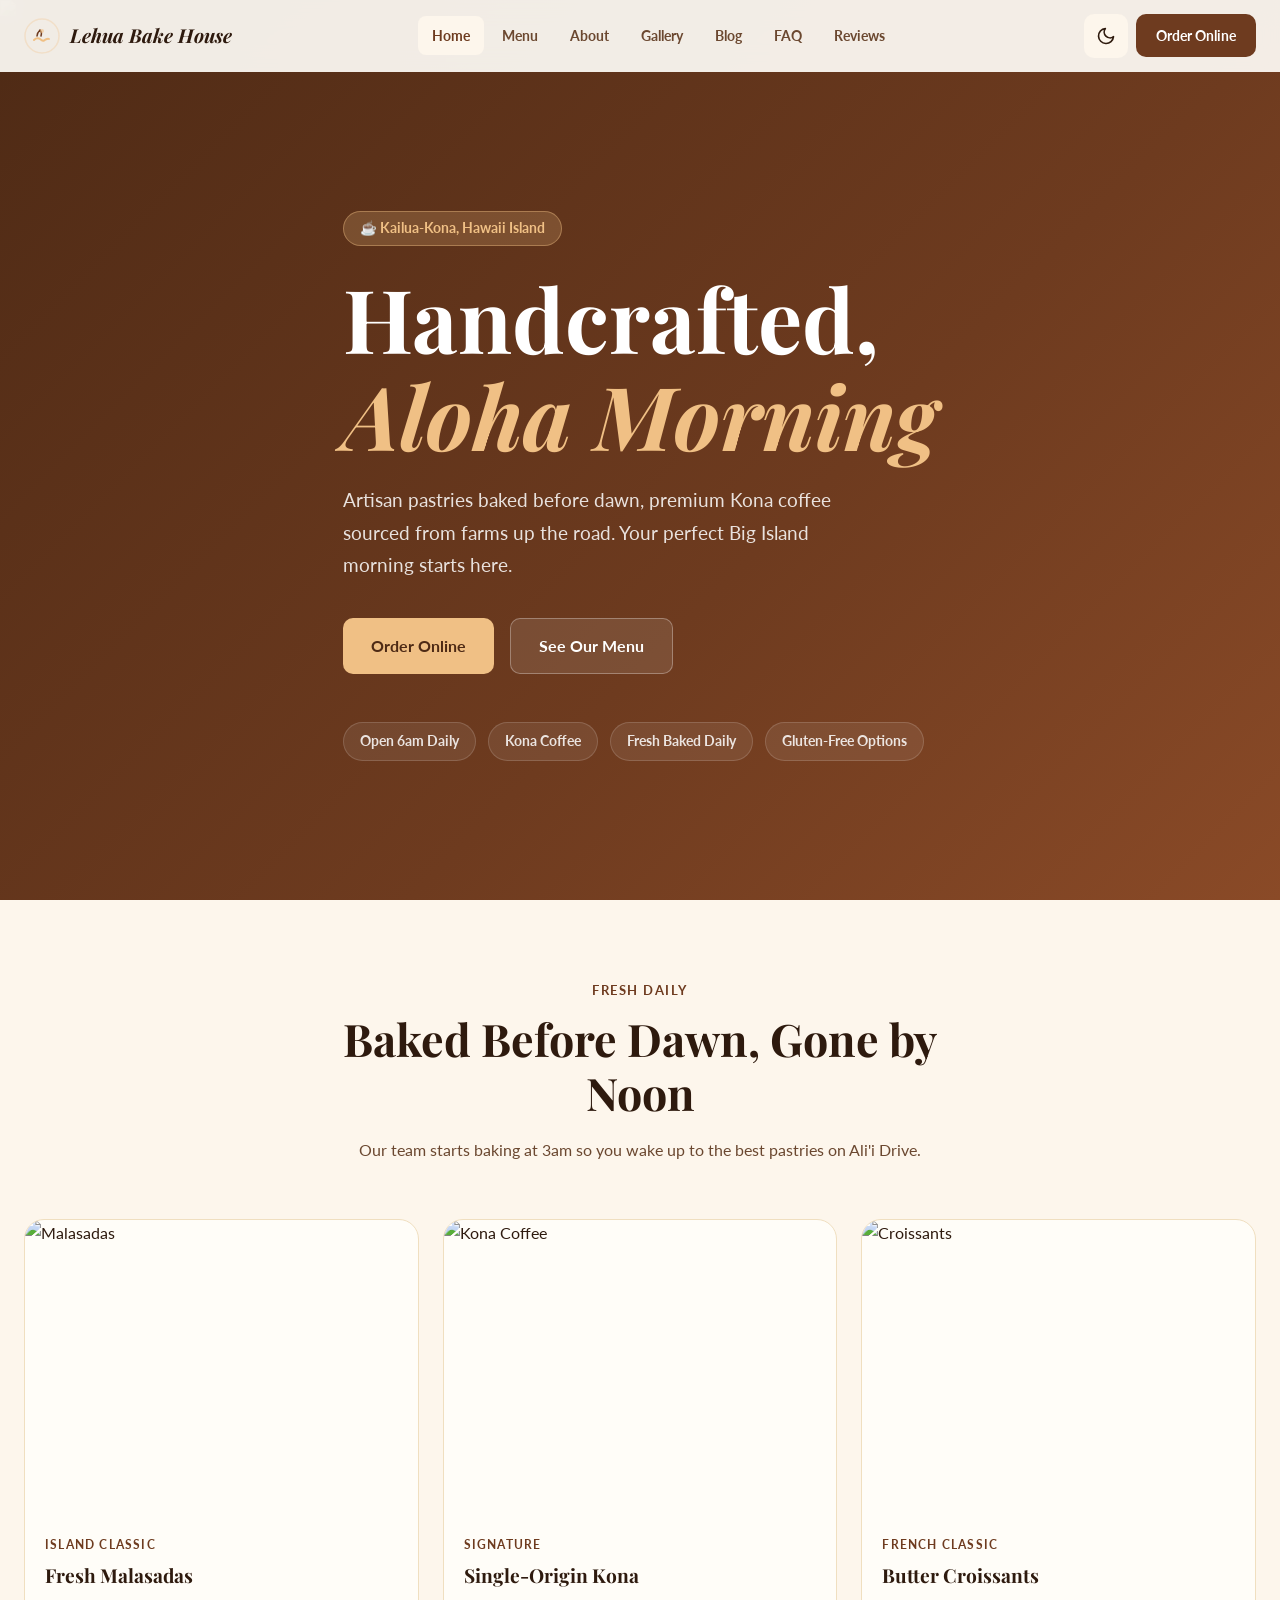
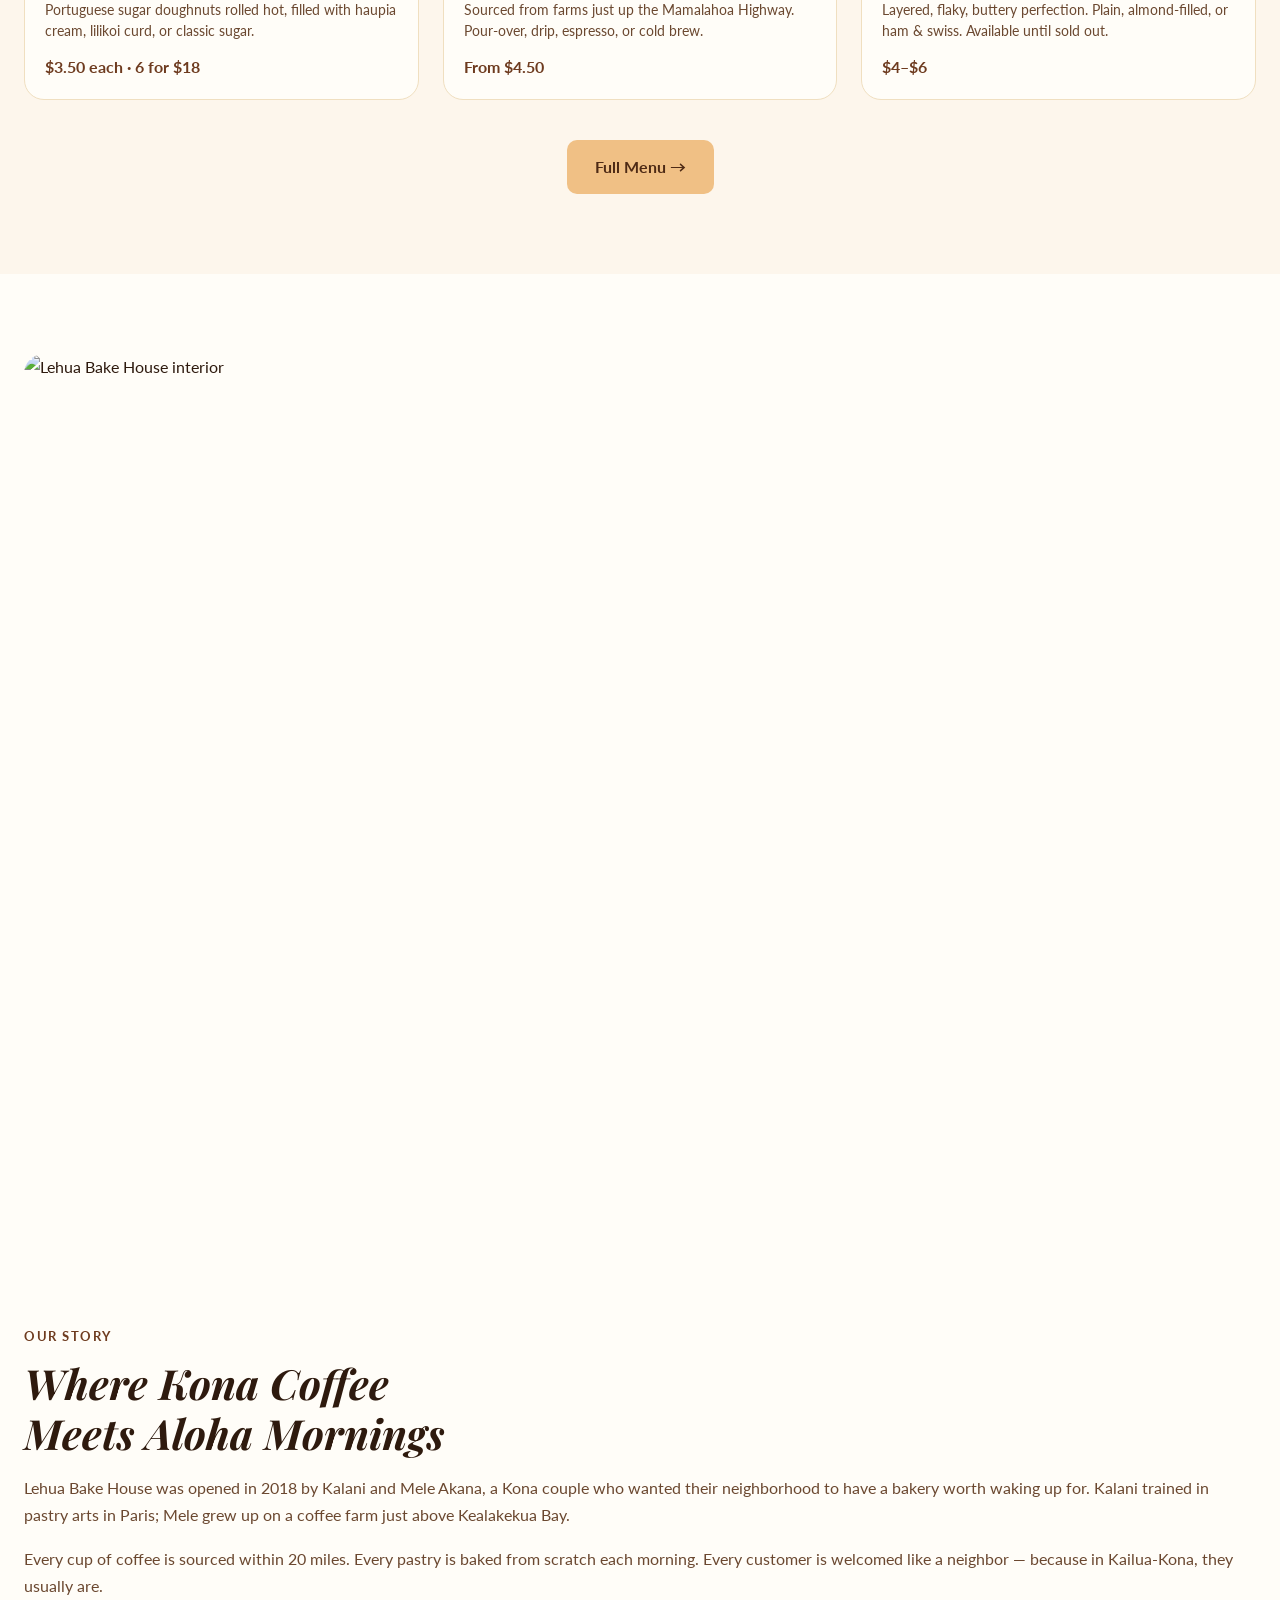
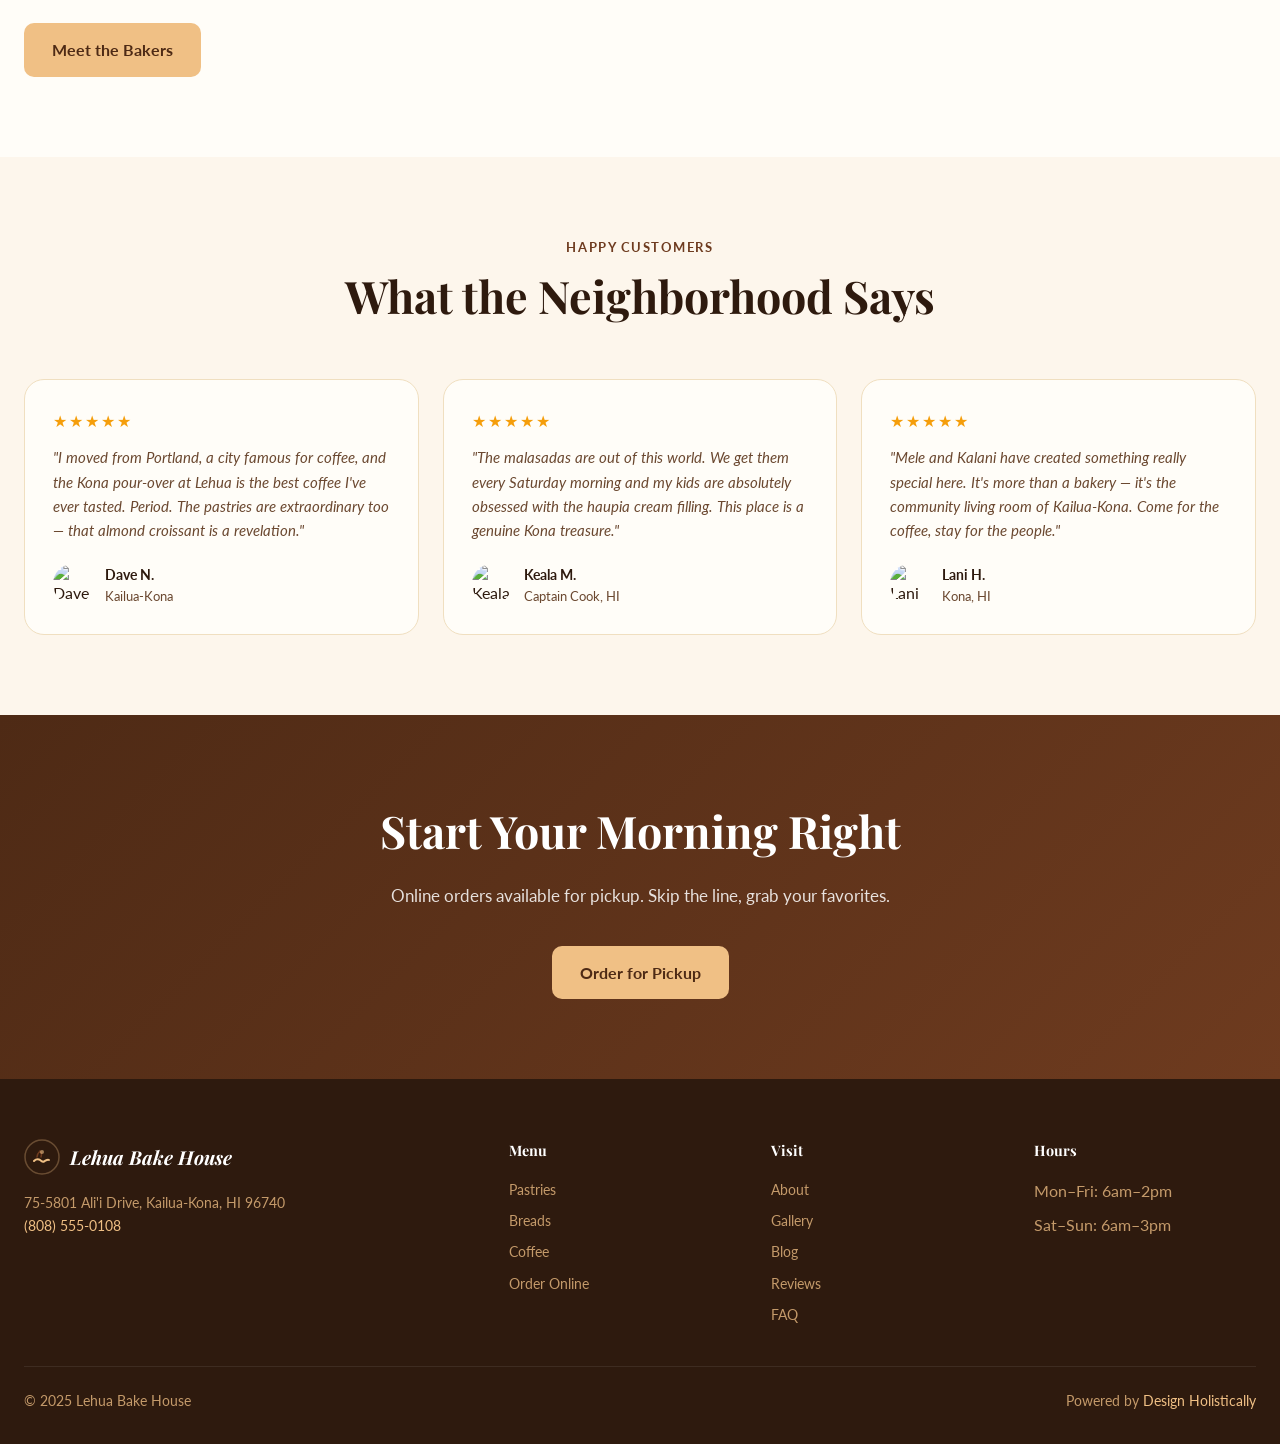
==== index.html @ 36afe592 "Initial commit: Lehua Bake House — Hawaii bakery/coffee sample site (Kailua-Kona)" ====
<!DOCTYPE html>
<html lang="en" data-theme="light">
<head>
<meta charset="UTF-8"><meta name="viewport" content="width=device-width, initial-scale=1.0">
<title>Lehua Bake House — Handcrafted Pastries & Kona Coffee | Kailua-Kona, HI</title>
<meta name="description" content="Artisan bakery and Kona coffee in Kailua-Kona, Hawaii Island. Fresh pastries, breads, cakes, and the best Kona coffee on Ali'i Drive.">
<meta property="og:title" content="Lehua Bake House — Handcrafted pastries, Kona coffee, aloha mornings">
<meta property="og:image" content="https://picsum.photos/1200/630?random=801">
<link rel="stylesheet" href="css/style.css">
<script type="application/ld+json">
{"@context":"https://schema.org","@type":"Bakery","name":"Lehua Bake House","telephone":"(808) 555-0108","address":{"@type":"PostalAddress","streetAddress":"75-5801 Ali'i Drive","addressLocality":"Kailua-Kona","addressRegion":"HI","postalCode":"96740","addressCountry":"US"},"openingHours":"Mo-Fr 06:00-14:00 Sa-Su 06:00-15:00","servesCuisine":"Bakery, Coffee","priceRange":"$"}
</script>
</head>
<body>
<header class="header"><div class="header-inner">
<a href="index.html" class="logo"><svg viewBox="0 0 36 36" fill="none" width="36" height="36"><circle cx="18" cy="18" r="17" stroke="var(--accent)" stroke-width="1.5" opacity="0.3"/><path d="M10 22c1.5-1.5 3-2 5-1.5s3 3 5 2 3.5-2.5 5-1.5" stroke="#F0C085" stroke-width="2" stroke-linecap="round" fill="none"/><path d="M13 18c0-3 2-5 3-6 1 1 2 3 1 6" stroke="#6E3B1F" stroke-width="1.5" fill="none" stroke-linecap="round"/><circle cx="18" cy="13" r="2" fill="#F0C085" opacity="0.6"/></svg>Lehua Bake House</a>
<nav class="nav"><a href="index.html" class="active">Home</a><a href="services.html" >Menu</a><a href="about.html" >About</a><a href="gallery.html" >Gallery</a><a href="blog.html" >Blog</a><a href="faq.html" >FAQ</a><a href="reviews.html" >Reviews</a></nav>
<div class="header-actions"><button id="themeToggle" class="btn-theme" aria-label="Toggle dark mode"></button><a href="booking.html" class="btn-order">Order Online</a><button id="hamburger" class="btn-hamburger" aria-label="Open menu" aria-expanded="false"><span></span><span></span><span></span></button></div>
</div></header>
<nav id="mobileNav" class="mobile-nav"><a href="index.html">Home</a><a href="services.html">Menu</a><a href="about.html">About</a><a href="gallery.html">Gallery</a><a href="blog.html">Blog</a><a href="faq.html">FAQ</a><a href="reviews.html">Reviews</a><a href="booking.html">Order Online</a><a href="admin.html">Admin</a></nav>
<section class="hero"><div class="hero-bg"><img src="https://picsum.photos/1600/900?random=801" alt="Fresh pastries" loading="eager"></div>
<div class="hero-content">
<div class="hero-badge">☕ Kailua-Kona, Hawaii Island</div>
<h1>Handcrafted,<br><em>Aloha Morning</em></h1>
<p>Artisan pastries baked before dawn, premium Kona coffee sourced from farms up the road. Your perfect Big Island morning starts here.</p>
<div class="hero-actions"><a href="booking.html" class="btn-primary">Order Online</a><a href="services.html" class="btn-secondary">See Our Menu</a></div>
<div class="hero-badges"><div class="hero-badge-item">Open 6am Daily</div><div class="hero-badge-item">Kona Coffee</div><div class="hero-badge-item">Fresh Baked Daily</div><div class="hero-badge-item">Gluten-Free Options</div></div>
</div></section>

<section class="section section-alt"><div class="container">
<div class="section-header fade-up"><span class="section-label">Fresh Daily</span><h2>Baked Before Dawn, Gone by Noon</h2><p>Our team starts baking at 3am so you wake up to the best pastries on Ali'i Drive.</p></div>
<div class="menu-grid">
<div class="menu-card fade-up"><div class="menu-card-img"><img src="https://picsum.photos/600/450?random=811" alt="Malasadas" loading="lazy"></div><div class="menu-card-body"><span class="menu-tag">Island Classic</span><h3>Fresh Malasadas</h3><p>Portuguese sugar doughnuts rolled hot, filled with haupia cream, lilikoi curd, or classic sugar.</p><div class="menu-price">$3.50 each · 6 for $18</div></div></div>
<div class="menu-card fade-up"><div class="menu-card-img"><img src="https://picsum.photos/600/450?random=812" alt="Kona Coffee" loading="lazy"></div><div class="menu-card-body"><span class="menu-tag">Signature</span><h3>Single-Origin Kona</h3><p>Sourced from farms just up the Mamalahoa Highway. Pour-over, drip, espresso, or cold brew.</p><div class="menu-price">From $4.50</div></div></div>
<div class="menu-card fade-up"><div class="menu-card-img"><img src="https://picsum.photos/600/450?random=813" alt="Croissants" loading="lazy"></div><div class="menu-card-body"><span class="menu-tag">French Classic</span><h3>Butter Croissants</h3><p>Layered, flaky, buttery perfection. Plain, almond-filled, or ham & swiss. Available until sold out.</p><div class="menu-price">$4–$6</div></div></div>
</div>
<div style="text-align:center;margin-top:40px;"><a href="services.html" class="btn-primary" style="display:inline-flex;">Full Menu →</a></div>
</div></section>

<section class="section"><div class="container"><div style="display:grid;grid-template-columns:1fr;gap:48px;align-items:center;" class="about-grid">
<div style="border-radius:20px;overflow:hidden;aspect-ratio:4/3;"><img src="https://picsum.photos/800/600?random=802" alt="Lehua Bake House interior" loading="lazy" style="width:100%;height:100%;object-fit:cover;"></div>
<div class="fade-up"><span class="section-label">Our Story</span><h2 style="font-family:var(--font-display);font-size:clamp(1.8rem,4vw,2.6rem);line-height:1.2;margin-bottom:16px;font-style:italic;">Where Kona Coffee<br>Meets Aloha Mornings</h2>
<p style="color:var(--text-muted);line-height:1.7;margin-bottom:16px;">Lehua Bake House was opened in 2018 by Kalani and Mele Akana, a Kona couple who wanted their neighborhood to have a bakery worth waking up for. Kalani trained in pastry arts in Paris; Mele grew up on a coffee farm just above Kealakekua Bay.</p>
<p style="color:var(--text-muted);line-height:1.7;margin-bottom:24px;">Every cup of coffee is sourced within 20 miles. Every pastry is baked from scratch each morning. Every customer is welcomed like a neighbor — because in Kailua-Kona, they usually are.</p>
<a href="about.html" class="btn-primary" style="display:inline-flex;">Meet the Bakers</a></div>
</div></div></section>

<section class="section section-alt"><div class="container">
<div class="section-header fade-up"><span class="section-label">Happy Customers</span><h2>What the Neighborhood Says</h2></div>
<div class="testimonials-grid">
<div class="testimonial-card fade-up"><div class="stars">★★★★★</div><p>"I moved from Portland, a city famous for coffee, and the Kona pour-over at Lehua is the best coffee I've ever tasted. Period. The pastries are extraordinary too — that almond croissant is a revelation."</p><div class="reviewer"><div class="reviewer-avatar"><img src="https://picsum.photos/80/80?random=831" alt="Dave N." loading="lazy"></div><div><div class="reviewer-name">Dave N.</div><div class="reviewer-location">Kailua-Kona</div></div></div></div>
<div class="testimonial-card fade-up"><div class="stars">★★★★★</div><p>"The malasadas are out of this world. We get them every Saturday morning and my kids are absolutely obsessed with the haupia cream filling. This place is a genuine Kona treasure."</p><div class="reviewer"><div class="reviewer-avatar"><img src="https://picsum.photos/80/80?random=832" alt="Keala M." loading="lazy"></div><div><div class="reviewer-name">Keala M.</div><div class="reviewer-location">Captain Cook, HI</div></div></div></div>
<div class="testimonial-card fade-up"><div class="stars">★★★★★</div><p>"Mele and Kalani have created something really special here. It's more than a bakery — it's the community living room of Kailua-Kona. Come for the coffee, stay for the people."</p><div class="reviewer"><div class="reviewer-avatar"><img src="https://picsum.photos/80/80?random=833" alt="Lani H." loading="lazy"></div><div><div class="reviewer-name">Lani H.</div><div class="reviewer-location">Kona, HI</div></div></div></div>
</div></div></section>

<section class="cta-section"><div class="container"><h2>Start Your Morning Right</h2><p>Online orders available for pickup. Skip the line, grab your favorites.</p><a href="booking.html" class="btn-primary">Order for Pickup</a></div></section>
<footer class="footer"><div class="footer-grid">
<div class="footer-brand"><div class="logo" style="color:white;"><svg viewBox="0 0 36 36" fill="none" width="36" height="36"><circle cx="18" cy="18" r="17" stroke="var(--accent)" stroke-width="1.5" opacity="0.3"/><path d="M10 22c1.5-1.5 3-2 5-1.5s3 3 5 2 3.5-2.5 5-1.5" stroke="#F0C085" stroke-width="2" stroke-linecap="round" fill="none"/><path d="M13 18c0-3 2-5 3-6 1 1 2 3 1 6" stroke="#6E3B1F" stroke-width="1.5" fill="none" stroke-linecap="round"/><circle cx="18" cy="13" r="2" fill="#F0C085" opacity="0.6"/></svg>Lehua Bake House</div>
<p>75-5801 Ali'i Drive, Kailua-Kona, HI 96740<br><a href="tel:+18085550108" style="color:var(--accent);">(808) 555-0108</a></p></div>
<div><h4>Menu</h4><div class="footer-links"><a href="services.html">Pastries</a><a href="services.html">Breads</a><a href="services.html">Coffee</a><a href="booking.html">Order Online</a></div></div>
<div><h4>Visit</h4><div class="footer-links"><a href="about.html">About</a><a href="gallery.html">Gallery</a><a href="blog.html">Blog</a><a href="reviews.html">Reviews</a><a href="faq.html">FAQ</a></div></div>
<div><h4>Hours</h4><div class="footer-links"><span style="color:var(--gray-400);">Mon–Fri: 6am–2pm</span><span style="color:var(--gray-400);">Sat–Sun: 6am–3pm</span></div></div>
</div><div class="footer-bottom"><p>© 2025 Lehua Bake House</p><p>Powered by <a href="https://designholistically.com" target="_blank" rel="noopener">Design Holistically</a></p></div></footer>
<button id="backToTop" class="back-to-top" aria-label="Back to top"><svg width="20" height="20" viewBox="0 0 24 24" fill="none" stroke="currentColor" stroke-width="2"><polyline points="18 15 12 9 6 15"/></svg></button>
<script src="js/main.js"></script>
</body></html>
---- css/style.css ----
@import url('https://fonts.googleapis.com/css2?family=Playfair+Display:ital,wght@0,400;0,600;0,700;1,400;1,600&family=Lato:wght@300;400;700&display=swap');

:root {
  --primary: #6E3B1F;
  --primary-dark: #4e2a15;
  --primary-light: #8a4a27;
  --accent: #F0C085;
  --accent-dark: #d9a55a;
  --white: #fffdf8;
  --gray-100: #fdf6ec;
  --gray-200: #f5e6cc;
  --gray-400: #c49a6a;
  --gray-600: #8a6040;
  --gray-800: #2e1a0e;
  --text: #2e1a0e;
  --text-muted: #6b4830;
  --bg: #fffdf8;
  --bg-alt: #fdf6ec;
  --card-bg: #fffdf8;
  --border: #f0dfc0;
  --shadow: 0 2px 20px rgba(110,59,31,0.10);
  --shadow-lg: 0 8px 40px rgba(110,59,31,0.15);
  --radius: 12px;
  --radius-lg: 20px;
  --transition: 0.3s cubic-bezier(0.4,0,0.2,1);
  --font-body: 'Lato', sans-serif;
  --font-display: 'Playfair Display', serif;
  --header-h: 72px;
}
[data-theme="dark"] {
  --primary: #d4956a; --primary-dark: #b8733f; --accent: #c49a6a;
  --gray-100: #1e0f07; --gray-200: #2d1810; --gray-400: #6b4830; --gray-600: #c49a6a; --gray-800: #e8d5b5;
  --text: #f5e6cc; --text-muted: #c49a6a; --bg: #160c06; --bg-alt: #1e0f07; --card-bg: #2d1810; --border: #3d2215;
  --shadow: 0 2px 20px rgba(0,0,0,0.4); --shadow-lg: 0 8px 40px rgba(0,0,0,0.5);
}
*,*::before,*::after{box-sizing:border-box;margin:0;padding:0;}
html{scroll-behavior:smooth;}
body{font-family:var(--font-body);color:var(--text);background:var(--bg);line-height:1.6;overflow-x:hidden;transition:background var(--transition),color var(--transition);}
img{max-width:100%;height:auto;display:block;}a{color:var(--primary);text-decoration:none;transition:color var(--transition);}ul{list-style:none;}button{cursor:pointer;font-family:var(--font-body);border:none;background:none;}
.header{position:fixed;top:0;left:0;right:0;z-index:1000;height:var(--header-h);display:flex;align-items:center;padding:0 24px;background:rgba(255,253,248,0.92);backdrop-filter:blur(12px);border-bottom:1px solid transparent;transition:all var(--transition);}
[data-theme="dark"] .header{background:rgba(22,12,6,0.92);}
.header.scrolled{border-bottom-color:var(--border);box-shadow:var(--shadow);}
.header-inner{width:100%;max-width:1280px;margin:0 auto;display:flex;align-items:center;justify-content:space-between;}
.logo{display:flex;align-items:center;gap:10px;font-family:var(--font-display);font-size:1.2rem;font-weight:700;color:var(--text);font-style:italic;}
.logo svg{width:36px;height:36px;}
.nav{display:none;gap:4px;}@media(min-width:768px){.nav{display:flex;}}
.nav a{padding:8px 14px;border-radius:8px;font-size:0.9rem;font-weight:700;color:var(--text-muted);transition:all var(--transition);}
.nav a:hover,.nav a.active{background:var(--gray-100);color:var(--primary);}
.header-actions{display:flex;align-items:center;gap:8px;}
.btn-theme{width:44px;height:44px;border-radius:10px;display:flex;align-items:center;justify-content:center;background:var(--gray-100);color:var(--text);}
.btn-hamburger{width:44px;height:44px;border-radius:10px;display:flex;flex-direction:column;align-items:center;justify-content:center;gap:5px;background:var(--gray-100);}
@media(min-width:768px){.btn-hamburger{display:none;}}
.btn-hamburger span{width:20px;height:2px;background:var(--text);border-radius:2px;display:block;}
.btn-order{display:none;padding:10px 20px;background:var(--primary);color:white;border-radius:10px;font-weight:700;font-size:0.9rem;}
.btn-order:hover{background:var(--primary-dark);color:white;}
@media(min-width:768px){.btn-order{display:flex;align-items:center;}}
.mobile-nav{position:fixed;top:var(--header-h);left:0;right:0;bottom:0;background:var(--bg);z-index:999;padding:32px 24px;display:flex;flex-direction:column;gap:8px;transform:translateX(100%);transition:transform var(--transition);}
.mobile-nav.open{transform:translateX(0);}
.mobile-nav a{padding:16px;border-radius:12px;font-size:1.1rem;font-weight:700;color:var(--text);border-bottom:1px solid var(--border);}
.hero{min-height:100svh;padding-top:var(--header-h);display:flex;align-items:center;position:relative;overflow:hidden;background:linear-gradient(135deg,var(--primary-dark) 0%,var(--primary) 60%,#8a4a27 100%);}
.hero-bg{position:absolute;inset:0;overflow:hidden;}
.hero-bg img{width:100%;height:100%;object-fit:cover;opacity:0.25;}
.hero-content{position:relative;z-index:1;max-width:1280px;margin:0 auto;padding:80px 24px;}
.hero-badge{display:inline-flex;align-items:center;gap:8px;background:rgba(240,192,133,0.2);border:1px solid rgba(240,192,133,0.4);color:var(--accent);padding:6px 16px;border-radius:100px;font-size:0.85rem;font-weight:700;margin-bottom:24px;}
.hero h1{font-family:var(--font-display);font-size:clamp(2.5rem,8vw,5.5rem);color:white;line-height:1.1;margin-bottom:20px;}
.hero h1 em{font-style:italic;color:var(--accent);}
.hero p{font-size:clamp(1rem,2vw,1.2rem);color:rgba(255,255,255,0.85);max-width:500px;margin-bottom:36px;line-height:1.7;}
.hero-actions{display:flex;flex-wrap:wrap;gap:16px;}
.btn-primary{padding:14px 28px;background:var(--accent);color:var(--primary-dark);font-weight:700;font-size:1rem;border-radius:10px;transition:all var(--transition);display:inline-flex;align-items:center;gap:8px;min-height:44px;}
.btn-primary:hover{background:white;color:var(--primary);transform:translateY(-2px);box-shadow:0 8px 24px rgba(0,0,0,0.2);}
.btn-secondary{padding:14px 28px;background:rgba(255,255,255,0.1);border:1.5px solid rgba(255,255,255,0.3);color:white;font-weight:700;font-size:1rem;border-radius:10px;transition:all var(--transition);display:inline-flex;align-items:center;gap:8px;min-height:44px;}
.btn-secondary:hover{background:rgba(255,255,255,0.2);color:white;}
.hero-badges{display:flex;flex-wrap:wrap;gap:12px;margin-top:48px;}
.hero-badge-item{background:rgba(255,255,255,0.08);border:1px solid rgba(255,255,255,0.15);color:rgba(255,255,255,0.85);padding:8px 16px;border-radius:100px;font-size:0.85rem;font-weight:700;}
.section{padding:80px 24px;}.section-alt{background:var(--bg-alt);}
.container{max-width:1280px;margin:0 auto;}
.section-header{text-align:center;max-width:640px;margin:0 auto 56px;}
.section-label{font-size:0.8rem;font-weight:700;letter-spacing:0.12em;text-transform:uppercase;color:var(--primary);margin-bottom:12px;display:block;}
.section-header h2{font-family:var(--font-display);font-size:clamp(1.8rem,4vw,2.8rem);line-height:1.2;margin-bottom:16px;}
.section-header p{color:var(--text-muted);font-size:1rem;line-height:1.7;}
.menu-grid{display:grid;grid-template-columns:1fr;gap:24px;}
@media(min-width:640px){.menu-grid{grid-template-columns:repeat(2,1fr);}}
@media(min-width:1024px){.menu-grid{grid-template-columns:repeat(3,1fr);}}
.menu-card{background:var(--card-bg);border:1px solid var(--border);border-radius:var(--radius-lg);overflow:hidden;transition:all var(--transition);}
.menu-card:hover{transform:translateY(-4px);box-shadow:var(--shadow-lg);}
.menu-card-img{aspect-ratio:4/3;overflow:hidden;}
.menu-card-img img{width:100%;height:100%;object-fit:cover;transition:transform var(--transition);}
.menu-card:hover .menu-card-img img{transform:scale(1.05);}
.menu-card-body{padding:20px;}
.menu-tag{font-size:0.75rem;font-weight:700;color:var(--primary);text-transform:uppercase;letter-spacing:0.1em;margin-bottom:6px;display:block;}
.menu-card h3{font-family:var(--font-display);font-size:1.2rem;margin-bottom:8px;}
.menu-card p{color:var(--text-muted);font-size:0.9rem;line-height:1.5;margin-bottom:12px;}
.menu-price{font-weight:700;color:var(--primary);font-size:1rem;}
.testimonials-grid{display:grid;grid-template-columns:1fr;gap:24px;}
@media(min-width:640px){.testimonials-grid{grid-template-columns:repeat(2,1fr);}}
@media(min-width:1024px){.testimonials-grid{grid-template-columns:repeat(3,1fr);}}
.testimonial-card{background:var(--card-bg);border:1px solid var(--border);border-radius:var(--radius-lg);padding:28px;}
.stars{color:#f59e0b;margin-bottom:12px;font-size:1rem;letter-spacing:2px;}
.testimonial-card p{color:var(--text-muted);font-size:0.95rem;line-height:1.6;margin-bottom:20px;font-style:italic;}
.reviewer{display:flex;align-items:center;gap:12px;}
.reviewer-avatar{width:40px;height:40px;border-radius:50%;overflow:hidden;}
.reviewer-avatar img{width:100%;height:100%;object-fit:cover;}
.reviewer-name{font-weight:700;font-size:0.9rem;}
.reviewer-location{font-size:0.8rem;color:var(--text-muted);}
.cta-section{background:linear-gradient(135deg,var(--primary-dark) 0%,var(--primary) 100%);padding:80px 24px;text-align:center;}
.cta-section h2{font-family:var(--font-display);font-size:clamp(1.8rem,4vw,2.8rem);color:white;margin-bottom:16px;}
.cta-section p{color:rgba(255,255,255,0.85);font-size:1.05rem;margin-bottom:36px;}
.page-hero{padding:120px 24px 64px;background:linear-gradient(135deg,var(--primary-dark) 0%,var(--primary) 100%);text-align:center;}
.page-hero h1{font-family:var(--font-display);font-size:clamp(2rem,5vw,3.5rem);color:white;margin-bottom:16px;font-style:italic;}
.page-hero p{color:rgba(255,255,255,0.82);font-size:1.05rem;max-width:600px;margin:0 auto;}
.breadcrumb{display:flex;align-items:center;gap:8px;font-size:0.85rem;color:rgba(255,255,255,0.6);justify-content:center;margin-top:16px;}
.breadcrumb a{color:rgba(255,255,255,0.8);}
.gallery-grid{display:grid;grid-template-columns:repeat(2,1fr);gap:16px;}
@media(min-width:640px){.gallery-grid{grid-template-columns:repeat(3,1fr);}}
@media(min-width:1024px){.gallery-grid{grid-template-columns:repeat(4,1fr);}}
.gallery-item{border-radius:var(--radius);overflow:hidden;aspect-ratio:1;position:relative;cursor:pointer;}
.gallery-item img{width:100%;height:100%;object-fit:cover;transition:transform var(--transition);}
.gallery-item:hover img{transform:scale(1.05);}
.gallery-item-overlay{position:absolute;inset:0;background:rgba(110,59,31,0.75);display:flex;align-items:center;justify-content:center;opacity:0;transition:opacity var(--transition);color:white;font-weight:700;font-size:0.9rem;}
.gallery-item:hover .gallery-item-overlay{opacity:1;}
.blog-grid{display:grid;grid-template-columns:1fr;gap:32px;}
@media(min-width:640px){.blog-grid{grid-template-columns:repeat(2,1fr);}}
@media(min-width:1024px){.blog-grid{grid-template-columns:repeat(3,1fr);}}
.blog-card{background:var(--card-bg);border:1px solid var(--border);border-radius:var(--radius-lg);overflow:hidden;transition:all var(--transition);}
.blog-card:hover{transform:translateY(-4px);box-shadow:var(--shadow-lg);}
.blog-card-img{aspect-ratio:16/9;overflow:hidden;}
.blog-card-img img{width:100%;height:100%;object-fit:cover;transition:transform var(--transition);}
.blog-card:hover .blog-card-img img{transform:scale(1.05);}
.blog-card-body{padding:20px;}
.blog-tag{font-size:0.75rem;font-weight:700;color:var(--primary);text-transform:uppercase;letter-spacing:0.1em;margin-bottom:8px;display:block;}
.blog-card h3{font-family:var(--font-display);font-size:1.05rem;margin-bottom:10px;line-height:1.4;}
.blog-card h3 a{color:var(--text);}
.blog-card h3 a:hover{color:var(--primary);}
.blog-card p{color:var(--text-muted);font-size:0.9rem;line-height:1.6;}
.blog-meta{display:flex;gap:16px;font-size:0.8rem;color:var(--text-muted);margin-top:16px;padding-top:16px;border-top:1px solid var(--border);}
.blog-post{max-width:760px;margin:0 auto;padding:60px 24px;}
.blog-post h1{font-family:var(--font-display);font-size:clamp(1.8rem,4vw,2.8rem);line-height:1.2;margin-bottom:24px;font-style:italic;}
.blog-post-meta{display:flex;flex-wrap:wrap;gap:16px;font-size:0.85rem;color:var(--text-muted);margin-bottom:32px;padding-bottom:24px;border-bottom:1px solid var(--border);}
.blog-post img{border-radius:var(--radius-lg);margin:32px 0;}
.blog-post h2{font-family:var(--font-display);font-size:1.8rem;margin:32px 0 16px;}
.blog-post h3{font-family:var(--font-display);font-size:1.3rem;margin:24px 0 12px;}
.blog-post p{color:var(--text-muted);line-height:1.8;margin-bottom:20px;}
.blog-post ul,.blog-post ol{padding-left:24px;margin-bottom:20px;}
.blog-post li{color:var(--text-muted);line-height:1.8;margin-bottom:8px;}
.blog-post blockquote{border-left:4px solid var(--accent);padding:16px 24px;margin:24px 0;background:var(--gray-100);border-radius:0 var(--radius) var(--radius) 0;font-style:italic;font-family:var(--font-display);font-size:1.1rem;}
.booking-section{max-width:760px;margin:0 auto;}
.booking-steps{display:flex;gap:8px;margin-bottom:40px;}
.step-item{flex:1;text-align:center;}
.step-num{width:36px;height:36px;border-radius:50%;background:var(--gray-200);color:var(--text-muted);font-weight:700;font-size:0.9rem;display:flex;align-items:center;justify-content:center;margin:0 auto 8px;transition:all var(--transition);}
.step-item.active .step-num{background:var(--primary);color:white;}
.step-item.done .step-num{background:var(--accent);color:var(--primary-dark);}
.step-label{font-size:0.75rem;color:var(--text-muted);font-weight:700;}
.form-step{display:none;}.form-step.active{display:block;animation:fadeIn 0.3s ease;}
@keyframes fadeIn{from{opacity:0;transform:translateY(10px);}to{opacity:1;transform:translateY(0);}}
.form-step h3{font-family:var(--font-display);font-size:1.4rem;margin-bottom:24px;}
.form-group{margin-bottom:20px;}
.form-group label{display:block;font-weight:700;font-size:0.9rem;margin-bottom:8px;}
.form-group input,.form-group select,.form-group textarea{width:100%;padding:12px 16px;border:1.5px solid var(--border);border-radius:10px;background:var(--bg);color:var(--text);font-family:var(--font-body);font-size:1rem;transition:border-color var(--transition);min-height:44px;}
.form-group input:focus,.form-group select:focus,.form-group textarea:focus{outline:none;border-color:var(--primary);}
.form-group textarea{min-height:120px;resize:vertical;}
.service-options{display:grid;grid-template-columns:1fr;gap:12px;}
@media(min-width:640px){.service-options{grid-template-columns:repeat(2,1fr);}}
.service-option{border:1.5px solid var(--border);border-radius:12px;padding:20px;cursor:pointer;transition:all var(--transition);}
.service-option:hover,.service-option.selected{border-color:var(--primary);background:var(--gray-100);}
.service-option h4{font-family:var(--font-display);font-weight:700;margin-bottom:4px;}
.service-option p{font-size:0.85rem;color:var(--text-muted);}
.form-nav{display:flex;justify-content:space-between;margin-top:32px;gap:16px;}
.btn-next,.btn-prev,.btn-submit{padding:14px 28px;border-radius:10px;font-weight:700;font-size:1rem;min-height:44px;transition:all var(--transition);}
.btn-next,.btn-submit{background:var(--primary);color:white;}
.btn-next:hover,.btn-submit:hover{background:var(--primary-dark);}
.btn-prev{background:var(--gray-100);color:var(--text);}
.time-slots{display:grid;grid-template-columns:repeat(3,1fr);gap:8px;}
@media(min-width:640px){.time-slots{grid-template-columns:repeat(4,1fr);}}
.time-slot{padding:10px;border:1.5px solid var(--border);border-radius:8px;text-align:center;cursor:pointer;font-size:0.9rem;transition:all var(--transition);min-height:44px;display:flex;align-items:center;justify-content:center;}
.time-slot.selected{background:var(--primary);border-color:var(--primary);color:white;}
.confirmation-box{background:var(--gray-100);border-radius:var(--radius-lg);padding:40px;text-align:center;}
.confirmation-icon{width:64px;height:64px;background:var(--primary);border-radius:50%;display:flex;align-items:center;justify-content:center;margin:0 auto 20px;}
.faq-list{max-width:760px;margin:0 auto;}
.faq-item{border:1px solid var(--border);border-radius:var(--radius);margin-bottom:12px;overflow:hidden;}
.faq-q{padding:20px 24px;font-weight:700;cursor:pointer;display:flex;justify-content:space-between;align-items:center;gap:16px;min-height:44px;transition:background var(--transition);}
.faq-q:hover{background:var(--gray-100);}
.faq-q svg{width:20px;height:20px;color:var(--primary);flex-shrink:0;transition:transform var(--transition);}
.faq-item.open .faq-q svg{transform:rotate(45deg);}
.faq-a{max-height:0;overflow:hidden;transition:max-height 0.4s ease;}
.faq-item.open .faq-a{max-height:500px;}
.faq-a-inner{padding:0 24px 20px;color:var(--text-muted);line-height:1.7;}
.reviews-summary{display:flex;flex-direction:column;gap:32px;align-items:center;background:var(--gray-100);border-radius:var(--radius-lg);padding:40px;margin-bottom:48px;}
@media(min-width:640px){.reviews-summary{flex-direction:row;}}
.reviews-score{text-align:center;}
.score-num{font-family:var(--font-display);font-size:4rem;font-weight:700;color:var(--primary);line-height:1;}
.score-stars{font-size:1.5rem;color:#f59e0b;letter-spacing:4px;margin:8px 0;}
.score-count{font-size:0.85rem;color:var(--text-muted);}
.rating-bars{flex:1;width:100%;max-width:320px;}
.rating-bar-row{display:flex;align-items:center;gap:12px;margin-bottom:8px;font-size:0.85rem;}
.rating-bar-track{flex:1;height:8px;background:var(--gray-200);border-radius:4px;overflow:hidden;}
.rating-bar-fill{height:100%;background:#f59e0b;border-radius:4px;}
.reviews-grid{display:grid;grid-template-columns:1fr;gap:20px;}
@media(min-width:640px){.reviews-grid{grid-template-columns:repeat(2,1fr);}}
@media(min-width:1024px){.reviews-grid{grid-template-columns:repeat(3,1fr);}}
.review-card{background:var(--card-bg);border:1px solid var(--border);border-radius:var(--radius-lg);padding:24px;}
.review-header{display:flex;align-items:center;gap:12px;margin-bottom:12px;}
.review-avatar{width:44px;height:44px;border-radius:50%;overflow:hidden;flex-shrink:0;}
.review-avatar img{width:100%;height:100%;object-fit:cover;}
.review-name{font-weight:700;font-size:0.95rem;}
.review-date{font-size:0.8rem;color:var(--text-muted);}
.review-stars{font-size:0.9rem;color:#f59e0b;margin-bottom:10px;}
.review-text{color:var(--text-muted);font-size:0.9rem;line-height:1.6;}
.google-badge{display:flex;align-items:center;gap:6px;font-size:0.8rem;color:var(--text-muted);margin-top:12px;}
.admin-login{max-width:400px;margin:0 auto;padding:60px 24px;}
.admin-login-card{background:var(--card-bg);border:1px solid var(--border);border-radius:var(--radius-lg);padding:40px;text-align:center;}
.admin-login-card h2{font-family:var(--font-display);font-size:1.8rem;margin-bottom:8px;}
.admin-dash{max-width:1280px;margin:0 auto;padding:40px 24px;}
.admin-stats{display:grid;grid-template-columns:repeat(2,1fr);gap:16px;margin-bottom:32px;}
@media(min-width:640px){.admin-stats{grid-template-columns:repeat(4,1fr);}}
.stat-card{background:var(--card-bg);border:1px solid var(--border);border-radius:var(--radius);padding:20px;}
.stat-val{font-family:var(--font-display);font-size:2rem;font-weight:700;color:var(--primary);}
.stat-label{font-size:0.85rem;color:var(--text-muted);margin-top:4px;}
.admin-table{width:100%;border-collapse:collapse;}
.admin-table th{text-align:left;padding:12px 16px;font-size:0.8rem;text-transform:uppercase;letter-spacing:0.08em;color:var(--text-muted);border-bottom:1px solid var(--border);}
.admin-table td{padding:14px 16px;border-bottom:1px solid var(--border);font-size:0.9rem;}
.status-badge{display:inline-flex;padding:4px 10px;border-radius:100px;font-size:0.75rem;font-weight:700;}
.status-pending{background:rgba(240,192,133,0.15);color:var(--accent-dark);}
.status-confirmed{background:rgba(110,59,31,0.1);color:var(--primary);}
.status-done{background:var(--gray-100);color:var(--text-muted);}
.fade-up{opacity:0;transform:translateY(30px);transition:opacity 0.6s ease,transform 0.6s ease;}
.fade-up.visible{opacity:1;transform:translateY(0);}
.back-to-top{position:fixed;bottom:24px;right:24px;width:44px;height:44px;background:var(--primary);color:white;border-radius:12px;display:flex;align-items:center;justify-content:center;opacity:0;pointer-events:none;transition:all var(--transition);z-index:99;}
.back-to-top.visible{opacity:1;pointer-events:auto;}
.footer{background:var(--gray-800);color:var(--gray-400);padding:60px 24px 32px;}
[data-theme="dark"] .footer{background:#0e0605;}
.footer-grid{display:grid;grid-template-columns:1fr;gap:40px;max-width:1280px;margin:0 auto;}
@media(min-width:640px){.footer-grid{grid-template-columns:repeat(2,1fr);}}
@media(min-width:1024px){.footer-grid{grid-template-columns:2fr 1fr 1fr 1fr;}}
.footer-brand .logo{color:white;margin-bottom:16px;}
.footer-brand p{font-size:0.9rem;line-height:1.6;}
.footer h4{color:white;font-family:var(--font-display);font-size:0.9rem;font-weight:700;margin-bottom:16px;}
.footer-links{display:flex;flex-direction:column;gap:8px;}
.footer-links a{font-size:0.9rem;color:var(--gray-400);transition:color var(--transition);}
.footer-links a:hover{color:var(--accent);}
.footer-bottom{max-width:1280px;margin:40px auto 0;padding-top:24px;border-top:1px solid rgba(255,255,255,0.08);display:flex;flex-wrap:wrap;gap:16px;justify-content:space-between;font-size:0.85rem;}
.footer-bottom a{color:var(--accent);}
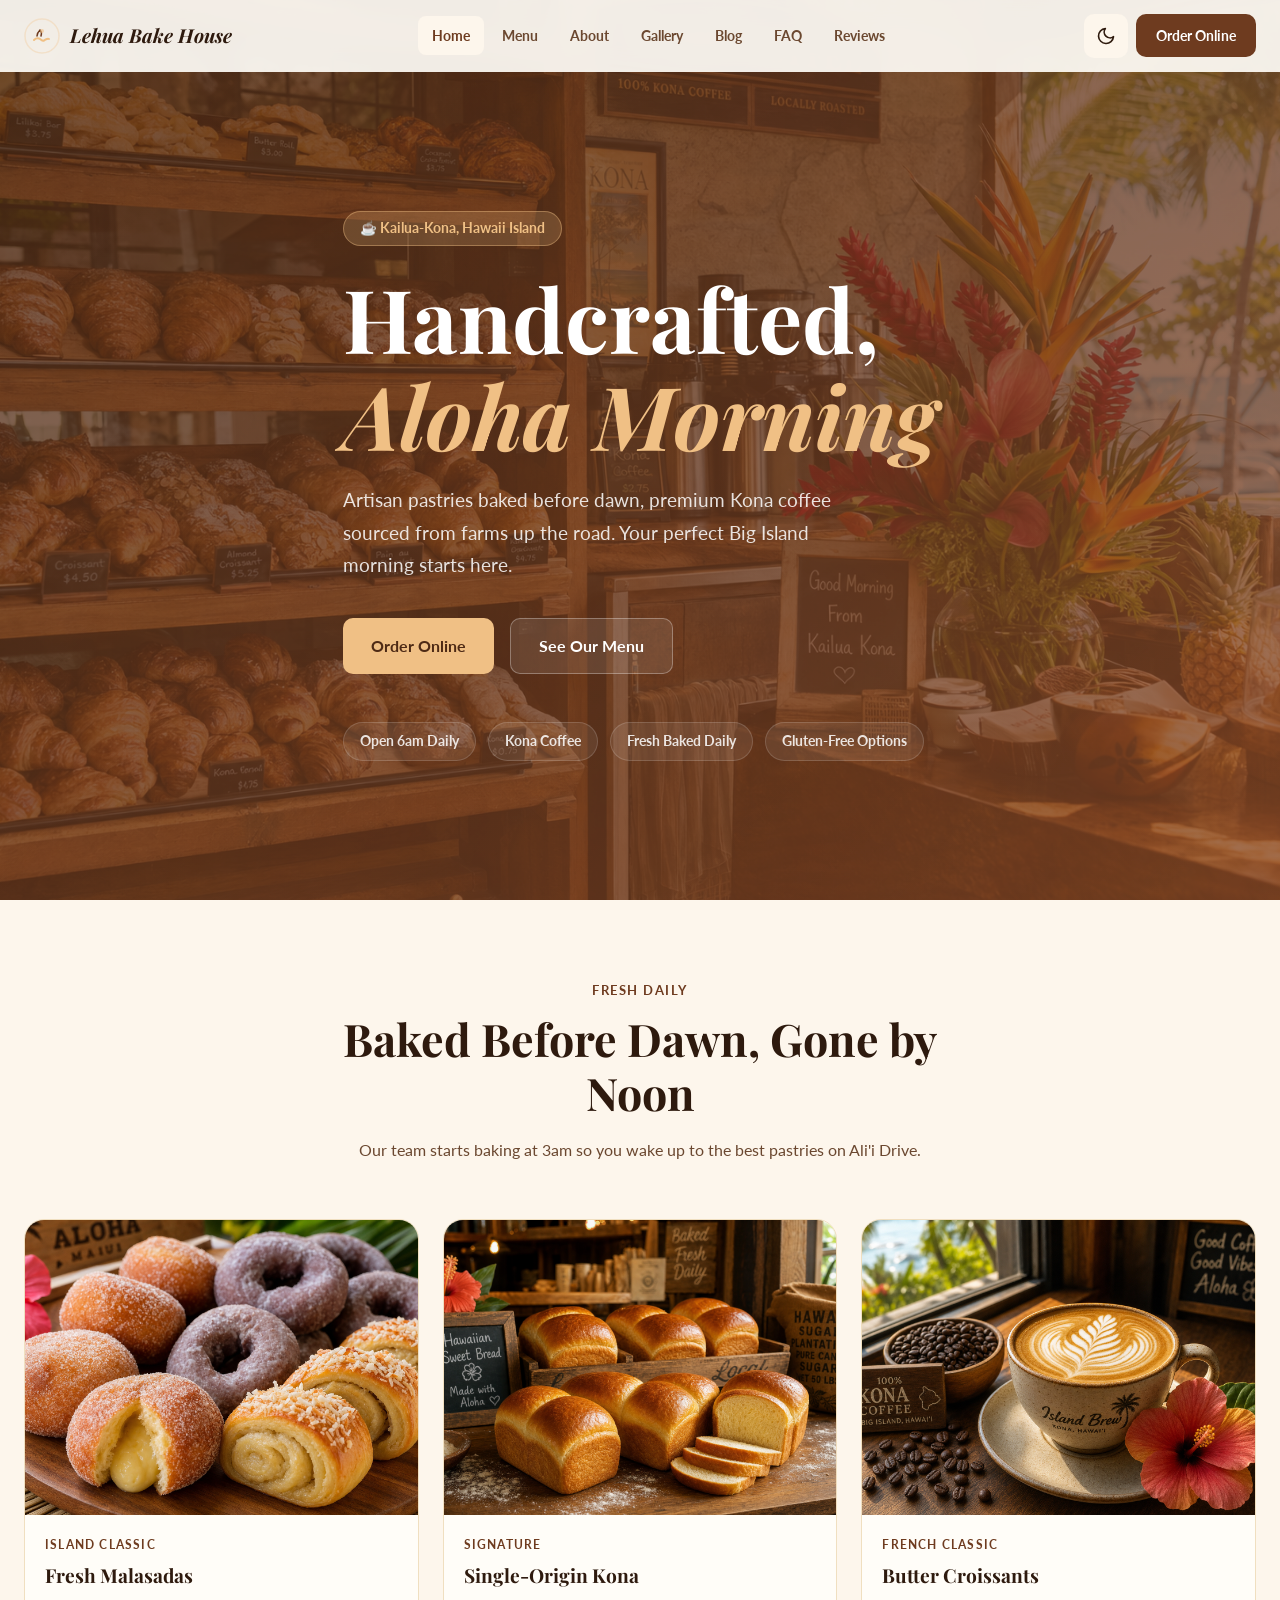
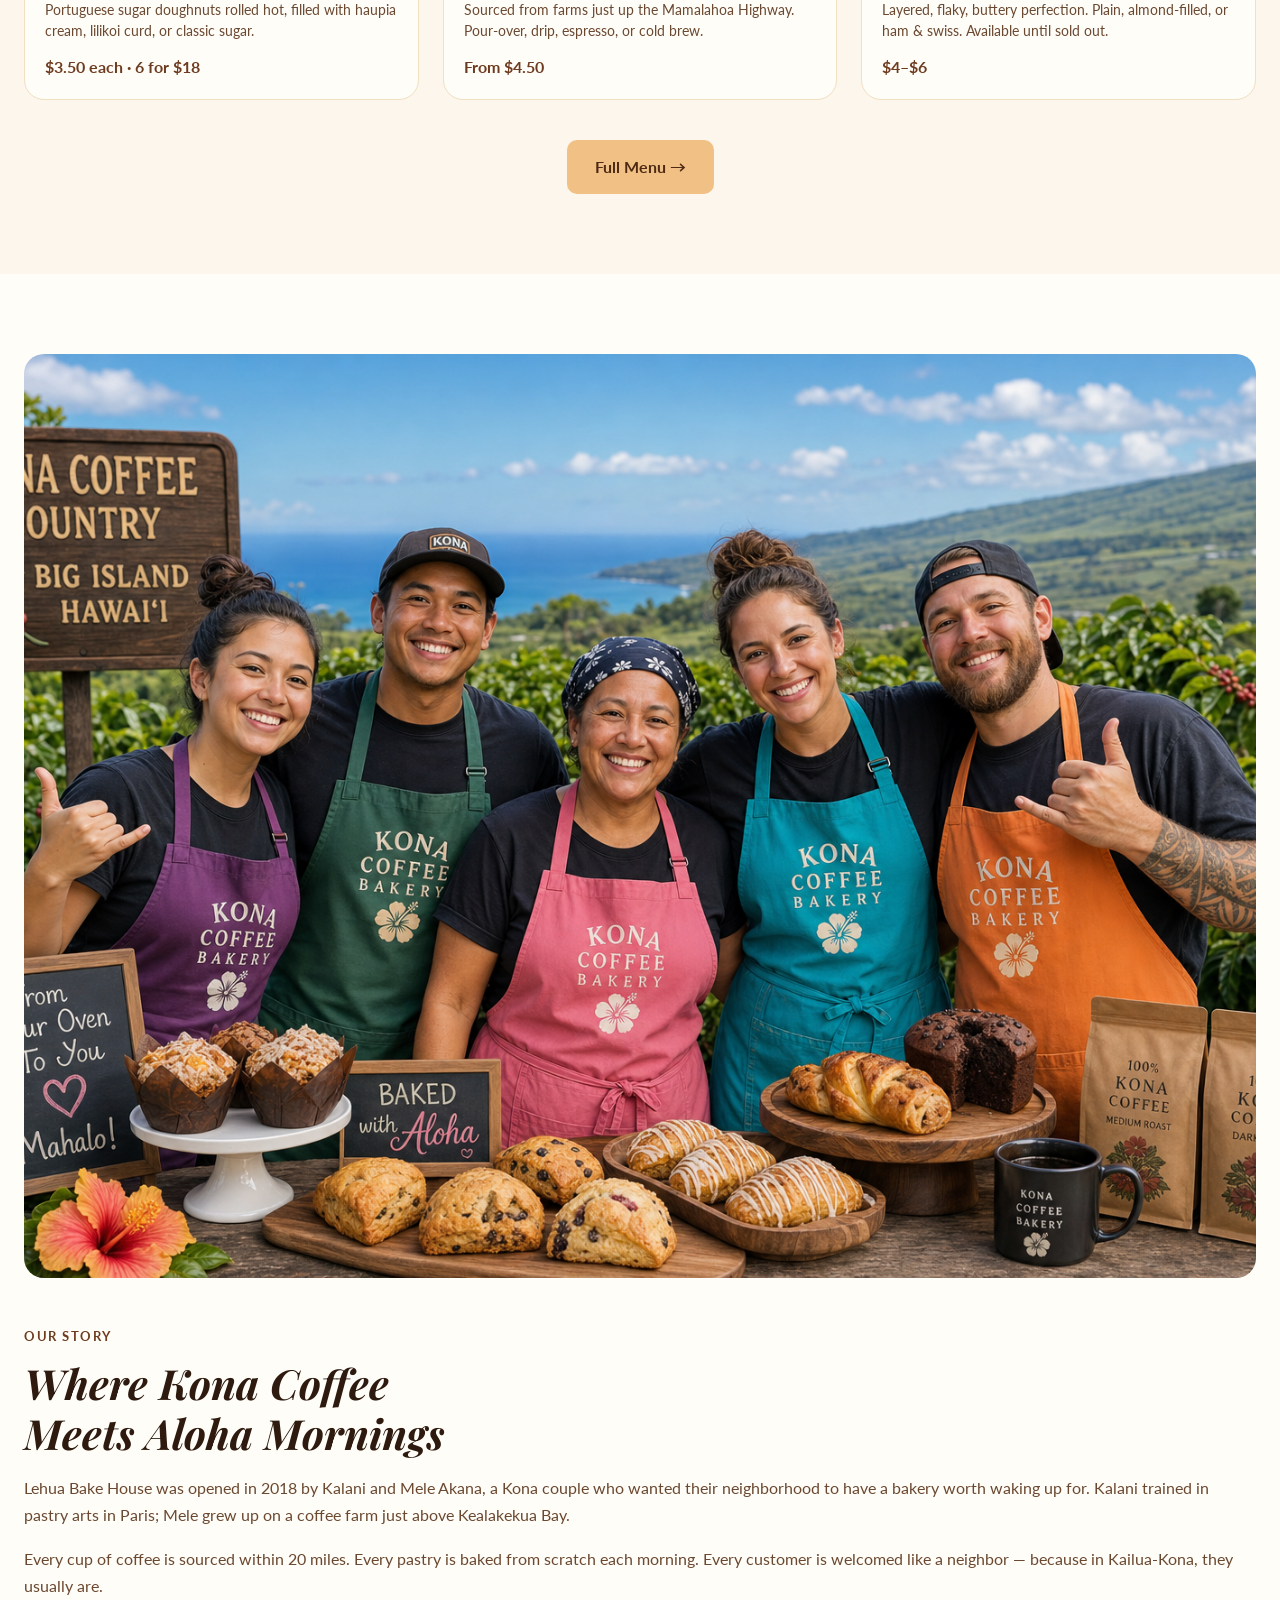
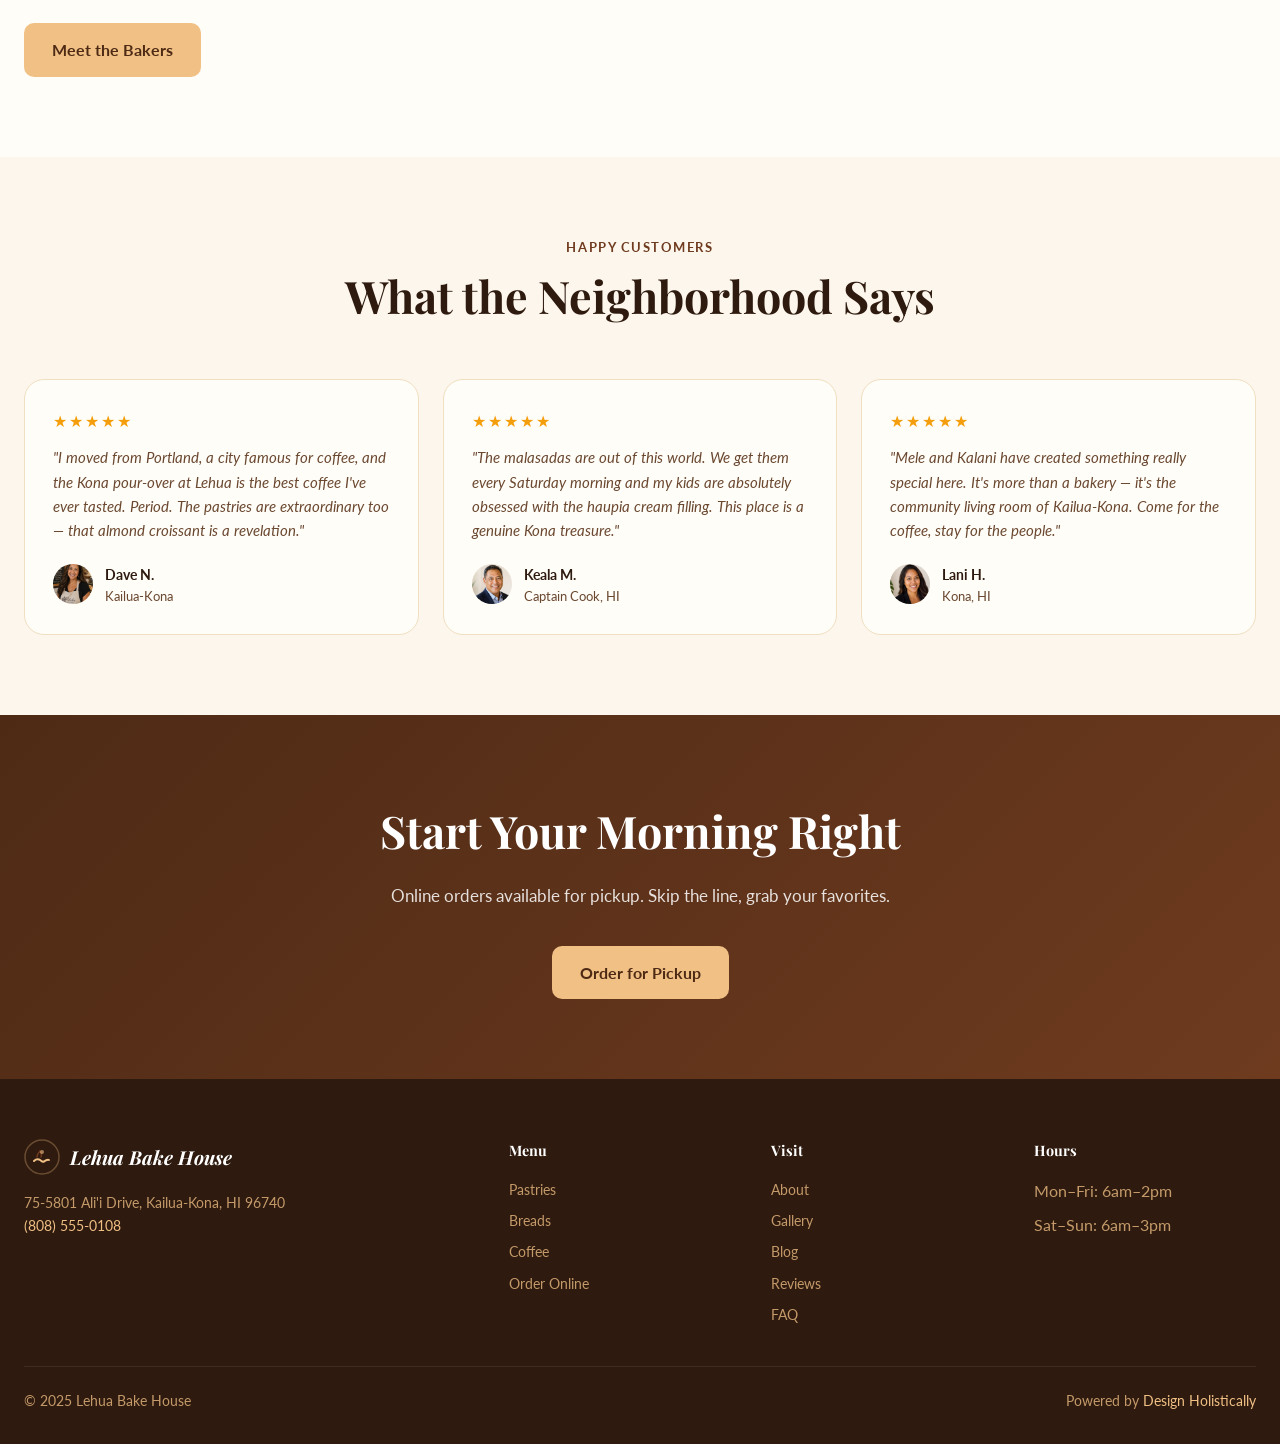
==== commit f1d68dcb: "Initial commit: Lehua Bake House — Hawaii bakery/coffee sample site (Kailua-Kona)" ====
--- a/index.html
+++ b/index.html
@@ -5,7 +5,7 @@
 <title>Lehua Bake House — Handcrafted Pastries & Kona Coffee | Kailua-Kona, HI</title>
 <meta name="description" content="Artisan bakery and Kona coffee in Kailua-Kona, Hawaii Island. Fresh pastries, breads, cakes, and the best Kona coffee on Ali'i Drive.">
 <meta property="og:title" content="Lehua Bake House — Handcrafted pastries, Kona coffee, aloha mornings">
-<meta property="og:image" content="https://picsum.photos/1200/630?random=801">
+<meta property="og:image" content="images/hero.png">
 <link rel="stylesheet" href="css/style.css">
 <script type="application/ld+json">
 {"@context":"https://schema.org","@type":"Bakery","name":"Lehua Bake House","telephone":"(808) 555-0108","address":{"@type":"PostalAddress","streetAddress":"75-5801 Ali'i Drive","addressLocality":"Kailua-Kona","addressRegion":"HI","postalCode":"96740","addressCountry":"US"},"openingHours":"Mo-Fr 06:00-14:00 Sa-Su 06:00-15:00","servesCuisine":"Bakery, Coffee","priceRange":"$"}
@@ -18,7 +18,7 @@
 <div class="header-actions"><button id="themeToggle" class="btn-theme" aria-label="Toggle dark mode"></button><a href="booking.html" class="btn-order">Order Online</a><button id="hamburger" class="btn-hamburger" aria-label="Open menu" aria-expanded="false"><span></span><span></span><span></span></button></div>
 </div></header>
 <nav id="mobileNav" class="mobile-nav"><a href="index.html">Home</a><a href="services.html">Menu</a><a href="about.html">About</a><a href="gallery.html">Gallery</a><a href="blog.html">Blog</a><a href="faq.html">FAQ</a><a href="reviews.html">Reviews</a><a href="booking.html">Order Online</a><a href="admin.html">Admin</a></nav>
-<section class="hero"><div class="hero-bg"><img src="https://picsum.photos/1600/900?random=801" alt="Fresh pastries" loading="eager"></div>
+<section class="hero"><div class="hero-bg"><img src="images/hero.png" alt="Fresh pastries" loading="eager"></div>
 <div class="hero-content">
 <div class="hero-badge">☕ Kailua-Kona, Hawaii Island</div>
 <h1>Handcrafted,<br><em>Aloha Morning</em></h1>
@@ -30,15 +30,15 @@
 <section class="section section-alt"><div class="container">
 <div class="section-header fade-up"><span class="section-label">Fresh Daily</span><h2>Baked Before Dawn, Gone by Noon</h2><p>Our team starts baking at 3am so you wake up to the best pastries on Ali'i Drive.</p></div>
 <div class="menu-grid">
-<div class="menu-card fade-up"><div class="menu-card-img"><img src="https://picsum.photos/600/450?random=811" alt="Malasadas" loading="lazy"></div><div class="menu-card-body"><span class="menu-tag">Island Classic</span><h3>Fresh Malasadas</h3><p>Portuguese sugar doughnuts rolled hot, filled with haupia cream, lilikoi curd, or classic sugar.</p><div class="menu-price">$3.50 each · 6 for $18</div></div></div>
-<div class="menu-card fade-up"><div class="menu-card-img"><img src="https://picsum.photos/600/450?random=812" alt="Kona Coffee" loading="lazy"></div><div class="menu-card-body"><span class="menu-tag">Signature</span><h3>Single-Origin Kona</h3><p>Sourced from farms just up the Mamalahoa Highway. Pour-over, drip, espresso, or cold brew.</p><div class="menu-price">From $4.50</div></div></div>
-<div class="menu-card fade-up"><div class="menu-card-img"><img src="https://picsum.photos/600/450?random=813" alt="Croissants" loading="lazy"></div><div class="menu-card-body"><span class="menu-tag">French Classic</span><h3>Butter Croissants</h3><p>Layered, flaky, buttery perfection. Plain, almond-filled, or ham & swiss. Available until sold out.</p><div class="menu-price">$4–$6</div></div></div>
+<div class="menu-card fade-up"><div class="menu-card-img"><img src="images/service-pastries.png" alt="Malasadas" loading="lazy"></div><div class="menu-card-body"><span class="menu-tag">Island Classic</span><h3>Fresh Malasadas</h3><p>Portuguese sugar doughnuts rolled hot, filled with haupia cream, lilikoi curd, or classic sugar.</p><div class="menu-price">$3.50 each · 6 for $18</div></div></div>
+<div class="menu-card fade-up"><div class="menu-card-img"><img src="images/service-bread.png" alt="Kona Coffee" loading="lazy"></div><div class="menu-card-body"><span class="menu-tag">Signature</span><h3>Single-Origin Kona</h3><p>Sourced from farms just up the Mamalahoa Highway. Pour-over, drip, espresso, or cold brew.</p><div class="menu-price">From $4.50</div></div></div>
+<div class="menu-card fade-up"><div class="menu-card-img"><img src="images/service-coffee.png" alt="Croissants" loading="lazy"></div><div class="menu-card-body"><span class="menu-tag">French Classic</span><h3>Butter Croissants</h3><p>Layered, flaky, buttery perfection. Plain, almond-filled, or ham & swiss. Available until sold out.</p><div class="menu-price">$4–$6</div></div></div>
 </div>
 <div style="text-align:center;margin-top:40px;"><a href="services.html" class="btn-primary" style="display:inline-flex;">Full Menu →</a></div>
 </div></section>
 
 <section class="section"><div class="container"><div style="display:grid;grid-template-columns:1fr;gap:48px;align-items:center;" class="about-grid">
-<div style="border-radius:20px;overflow:hidden;aspect-ratio:4/3;"><img src="https://picsum.photos/800/600?random=802" alt="Lehua Bake House interior" loading="lazy" style="width:100%;height:100%;object-fit:cover;"></div>
+<div style="border-radius:20px;overflow:hidden;aspect-ratio:4/3;"><img src="images/about.png" alt="Lehua Bake House interior" loading="lazy" style="width:100%;height:100%;object-fit:cover;"></div>
 <div class="fade-up"><span class="section-label">Our Story</span><h2 style="font-family:var(--font-display);font-size:clamp(1.8rem,4vw,2.6rem);line-height:1.2;margin-bottom:16px;font-style:italic;">Where Kona Coffee<br>Meets Aloha Mornings</h2>
 <p style="color:var(--text-muted);line-height:1.7;margin-bottom:16px;">Lehua Bake House was opened in 2018 by Kalani and Mele Akana, a Kona couple who wanted their neighborhood to have a bakery worth waking up for. Kalani trained in pastry arts in Paris; Mele grew up on a coffee farm just above Kealakekua Bay.</p>
 <p style="color:var(--text-muted);line-height:1.7;margin-bottom:24px;">Every cup of coffee is sourced within 20 miles. Every pastry is baked from scratch each morning. Every customer is welcomed like a neighbor — because in Kailua-Kona, they usually are.</p>
@@ -48,9 +48,9 @@
 <section class="section section-alt"><div class="container">
 <div class="section-header fade-up"><span class="section-label">Happy Customers</span><h2>What the Neighborhood Says</h2></div>
 <div class="testimonials-grid">
-<div class="testimonial-card fade-up"><div class="stars">★★★★★</div><p>"I moved from Portland, a city famous for coffee, and the Kona pour-over at Lehua is the best coffee I've ever tasted. Period. The pastries are extraordinary too — that almond croissant is a revelation."</p><div class="reviewer"><div class="reviewer-avatar"><img src="https://picsum.photos/80/80?random=831" alt="Dave N." loading="lazy"></div><div><div class="reviewer-name">Dave N.</div><div class="reviewer-location">Kailua-Kona</div></div></div></div>
-<div class="testimonial-card fade-up"><div class="stars">★★★★★</div><p>"The malasadas are out of this world. We get them every Saturday morning and my kids are absolutely obsessed with the haupia cream filling. This place is a genuine Kona treasure."</p><div class="reviewer"><div class="reviewer-avatar"><img src="https://picsum.photos/80/80?random=832" alt="Keala M." loading="lazy"></div><div><div class="reviewer-name">Keala M.</div><div class="reviewer-location">Captain Cook, HI</div></div></div></div>
-<div class="testimonial-card fade-up"><div class="stars">★★★★★</div><p>"Mele and Kalani have created something really special here. It's more than a bakery — it's the community living room of Kailua-Kona. Come for the coffee, stay for the people."</p><div class="reviewer"><div class="reviewer-avatar"><img src="https://picsum.photos/80/80?random=833" alt="Lani H." loading="lazy"></div><div><div class="reviewer-name">Lani H.</div><div class="reviewer-location">Kona, HI</div></div></div></div>
+<div class="testimonial-card fade-up"><div class="stars">★★★★★</div><p>"I moved from Portland, a city famous for coffee, and the Kona pour-over at Lehua is the best coffee I've ever tasted. Period. The pastries are extraordinary too — that almond croissant is a revelation."</p><div class="reviewer"><div class="reviewer-avatar"><img src="images/avatar-1.png" alt="Dave N." loading="lazy"></div><div><div class="reviewer-name">Dave N.</div><div class="reviewer-location">Kailua-Kona</div></div></div></div>
+<div class="testimonial-card fade-up"><div class="stars">★★★★★</div><p>"The malasadas are out of this world. We get them every Saturday morning and my kids are absolutely obsessed with the haupia cream filling. This place is a genuine Kona treasure."</p><div class="reviewer"><div class="reviewer-avatar"><img src="images/avatar-2.png" alt="Keala M." loading="lazy"></div><div><div class="reviewer-name">Keala M.</div><div class="reviewer-location">Captain Cook, HI</div></div></div></div>
+<div class="testimonial-card fade-up"><div class="stars">★★★★★</div><p>"Mele and Kalani have created something really special here. It's more than a bakery — it's the community living room of Kailua-Kona. Come for the coffee, stay for the people."</p><div class="reviewer"><div class="reviewer-avatar"><img src="images/avatar-3.png" alt="Lani H." loading="lazy"></div><div><div class="reviewer-name">Lani H.</div><div class="reviewer-location">Kona, HI</div></div></div></div>
 </div></div></section>
 
 <section class="cta-section"><div class="container"><h2>Start Your Morning Right</h2><p>Online orders available for pickup. Skip the line, grab your favorites.</p><a href="booking.html" class="btn-primary">Order for Pickup</a></div></section>
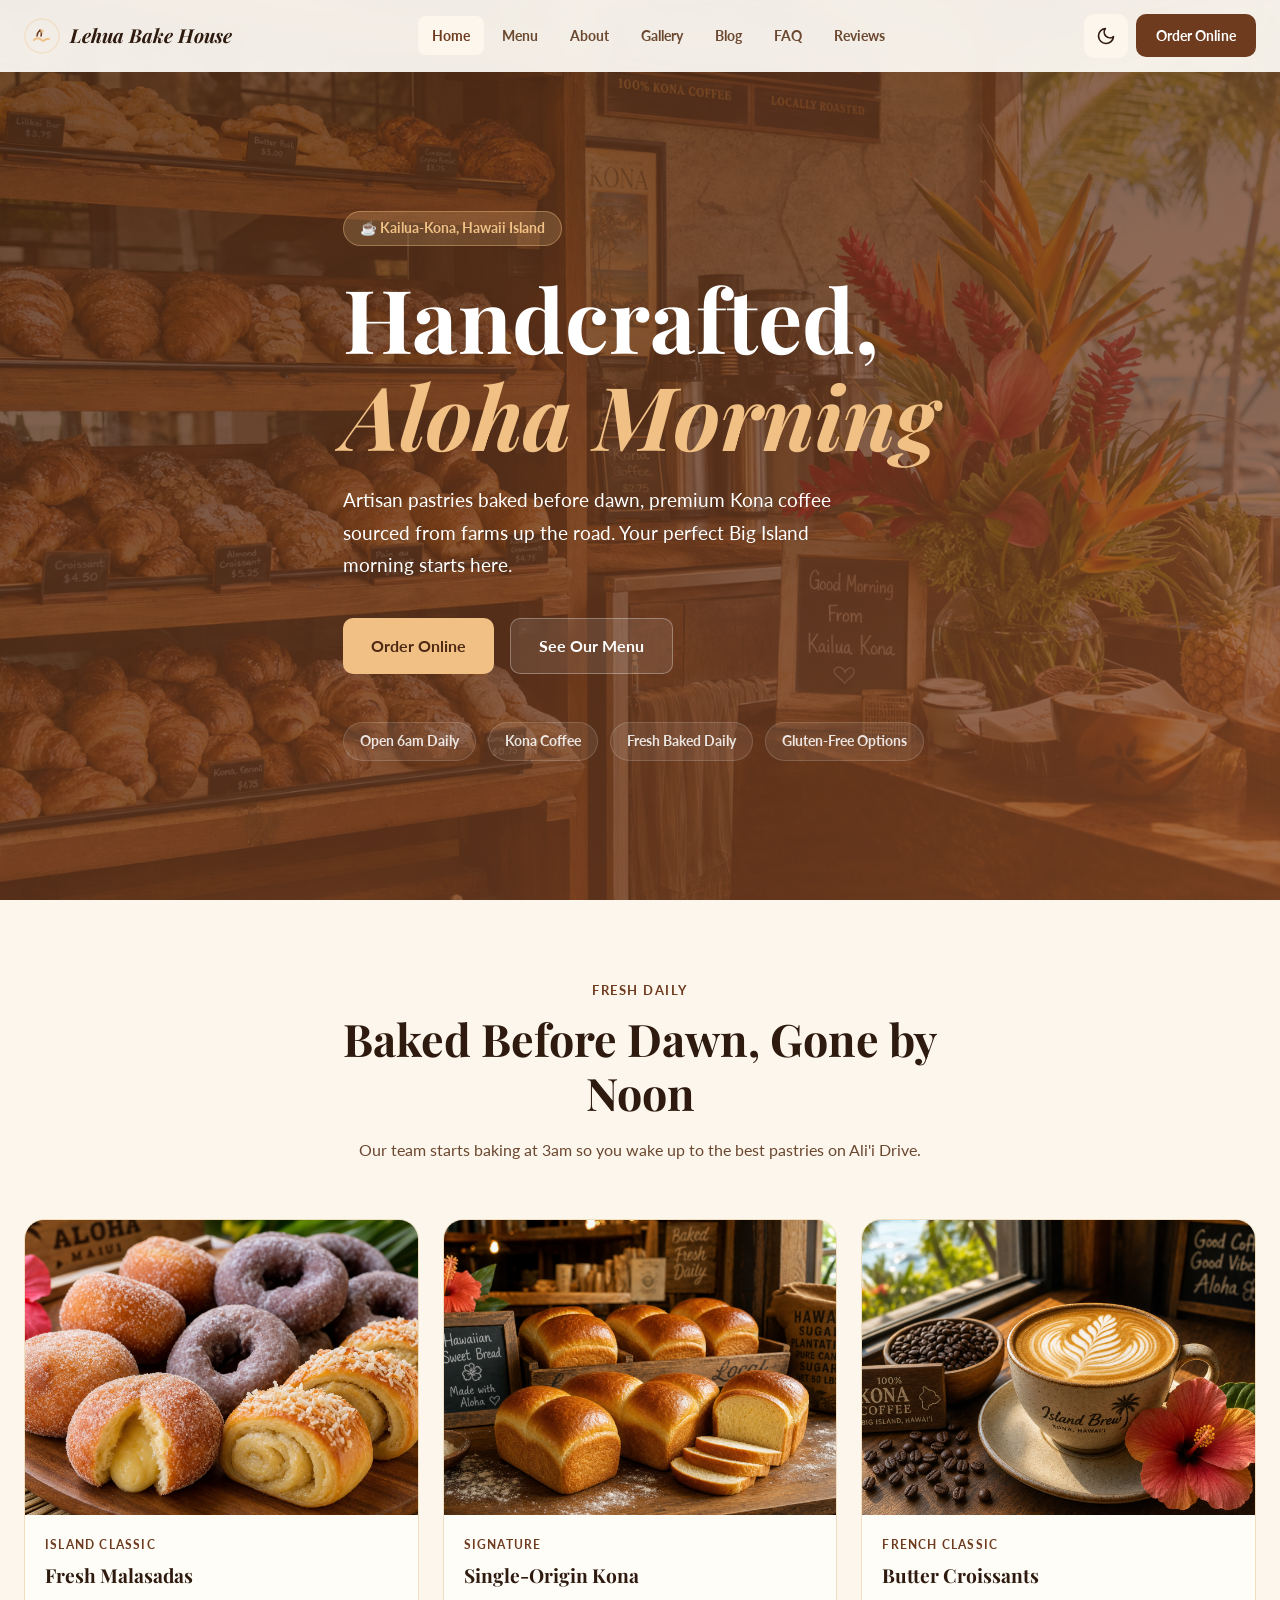
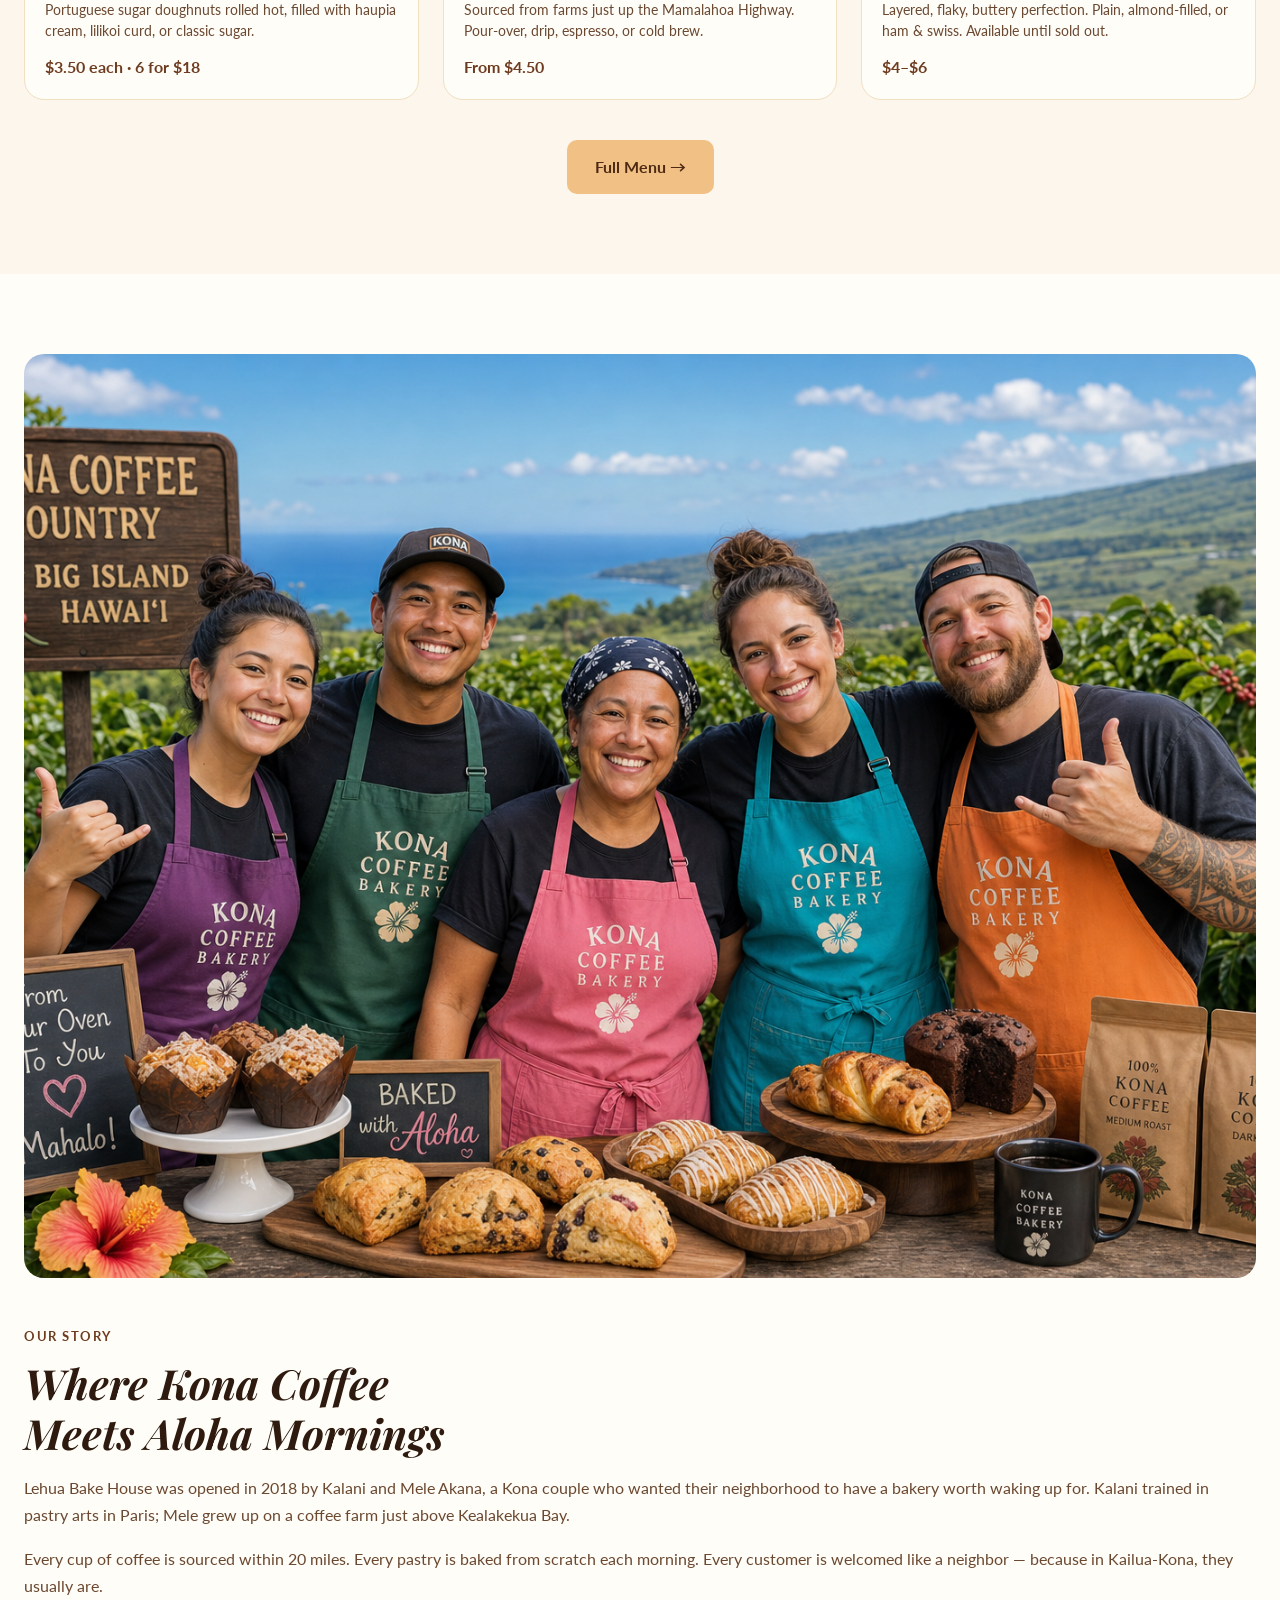
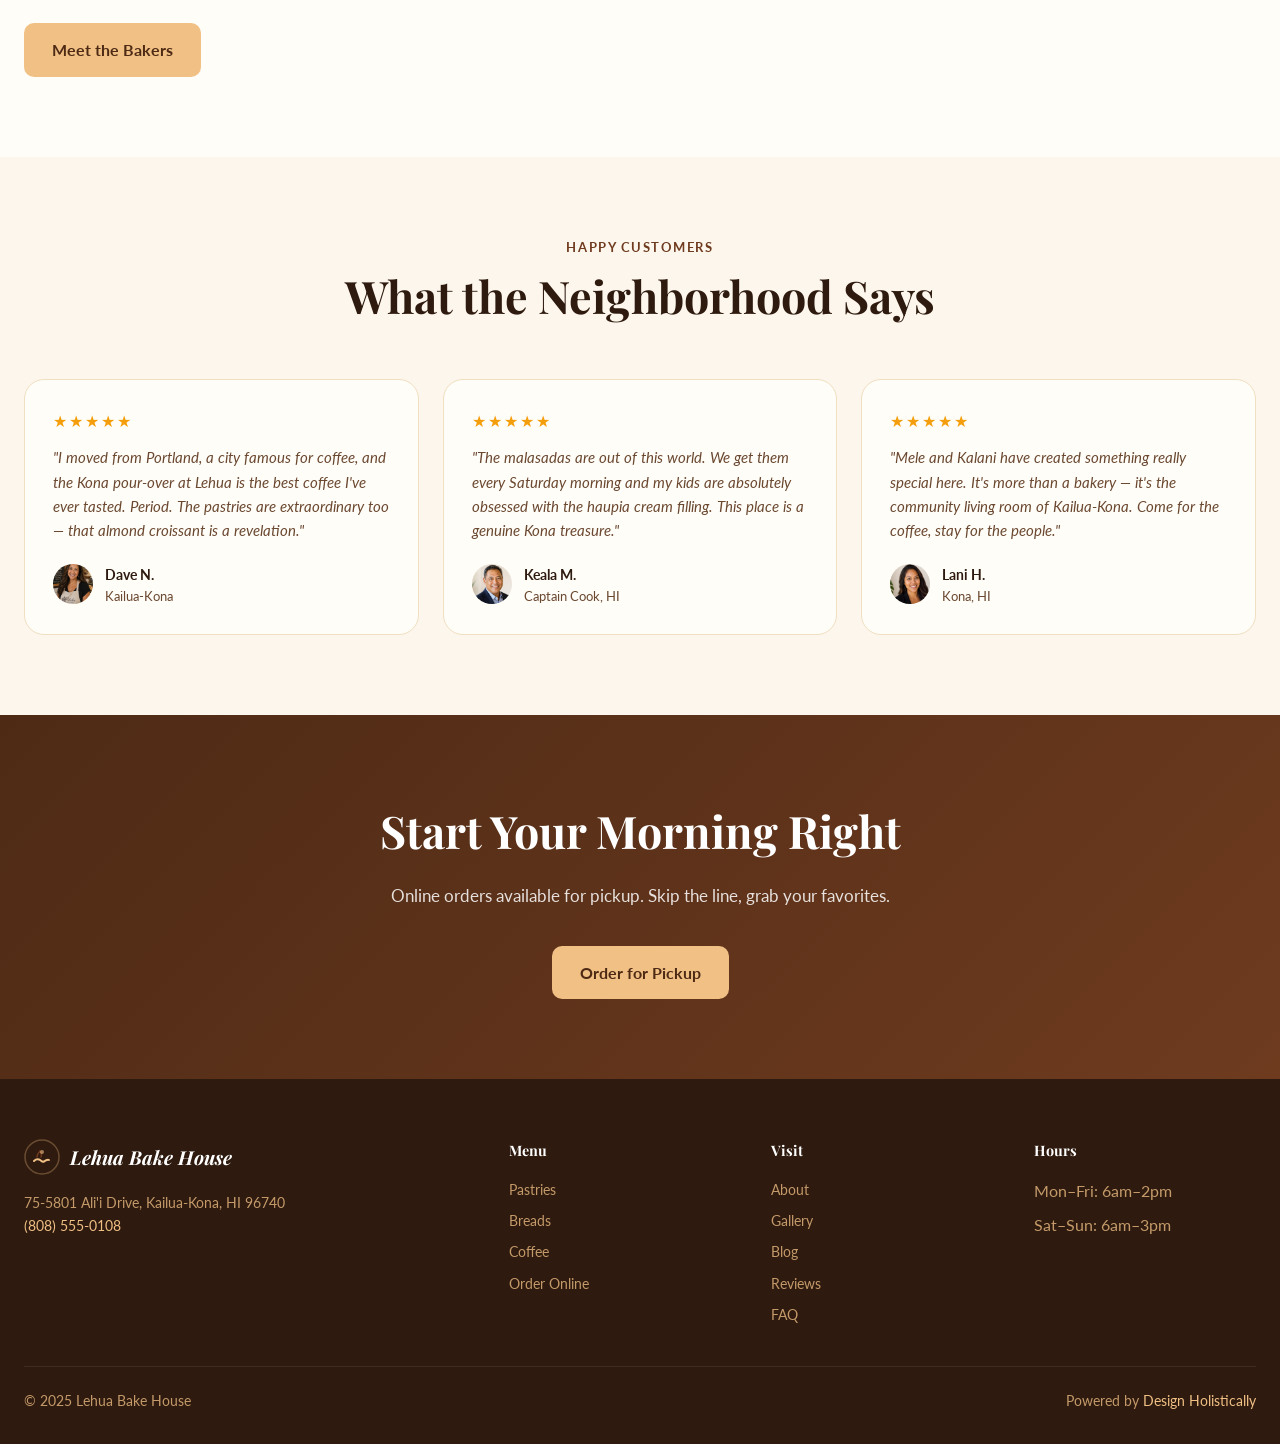
==== commit a94c2c43: "feat: replace all picsum placeholders with AI-generated photorealistic images" ====
--- a/index.html
+++ b/index.html
@@ -10,6 +10,10 @@
 <script type="application/ld+json">
 {"@context":"https://schema.org","@type":"Bakery","name":"Lehua Bake House","telephone":"(808) 555-0108","address":{"@type":"PostalAddress","streetAddress":"75-5801 Ali'i Drive","addressLocality":"Kailua-Kona","addressRegion":"HI","postalCode":"96740","addressCountry":"US"},"openingHours":"Mo-Fr 06:00-14:00 Sa-Su 06:00-15:00","servesCuisine":"Bakery, Coffee","priceRange":"$"}
 </script>
+  <link rel="icon" type="image/x-icon" href="images/favicon.ico">
+  <link rel="icon" type="image/png" sizes="32x32" href="images/favicon-32x32.png">
+  <link rel="icon" type="image/png" sizes="16x16" href="images/favicon-16x16.png">
+  <link rel="apple-touch-icon" sizes="180x180" href="images/apple-touch-icon.png">
 </head>
 <body>
 <header class="header"><div class="header-inner">
--- a/css/style.css
+++ b/css/style.css
@@ -239,3 +239,8 @@
 .footer-links a:hover{color:var(--accent);}
 .footer-bottom{max-width:1280px;margin:40px auto 0;padding-top:24px;border-top:1px solid rgba(255,255,255,0.08);display:flex;flex-wrap:wrap;gap:16px;justify-content:space-between;font-size:0.85rem;}
 .footer-bottom a{color:var(--accent);}
+
+.hero h1, .hero p, .hero-content, .hero .eyebrow-label, .hero .tag { color: #fff !important; }
+
+[data-theme="dark"] .hero { background: transparent !important; }
+[data-theme="dark"] .hero-bg img { opacity: 1 !important; }
